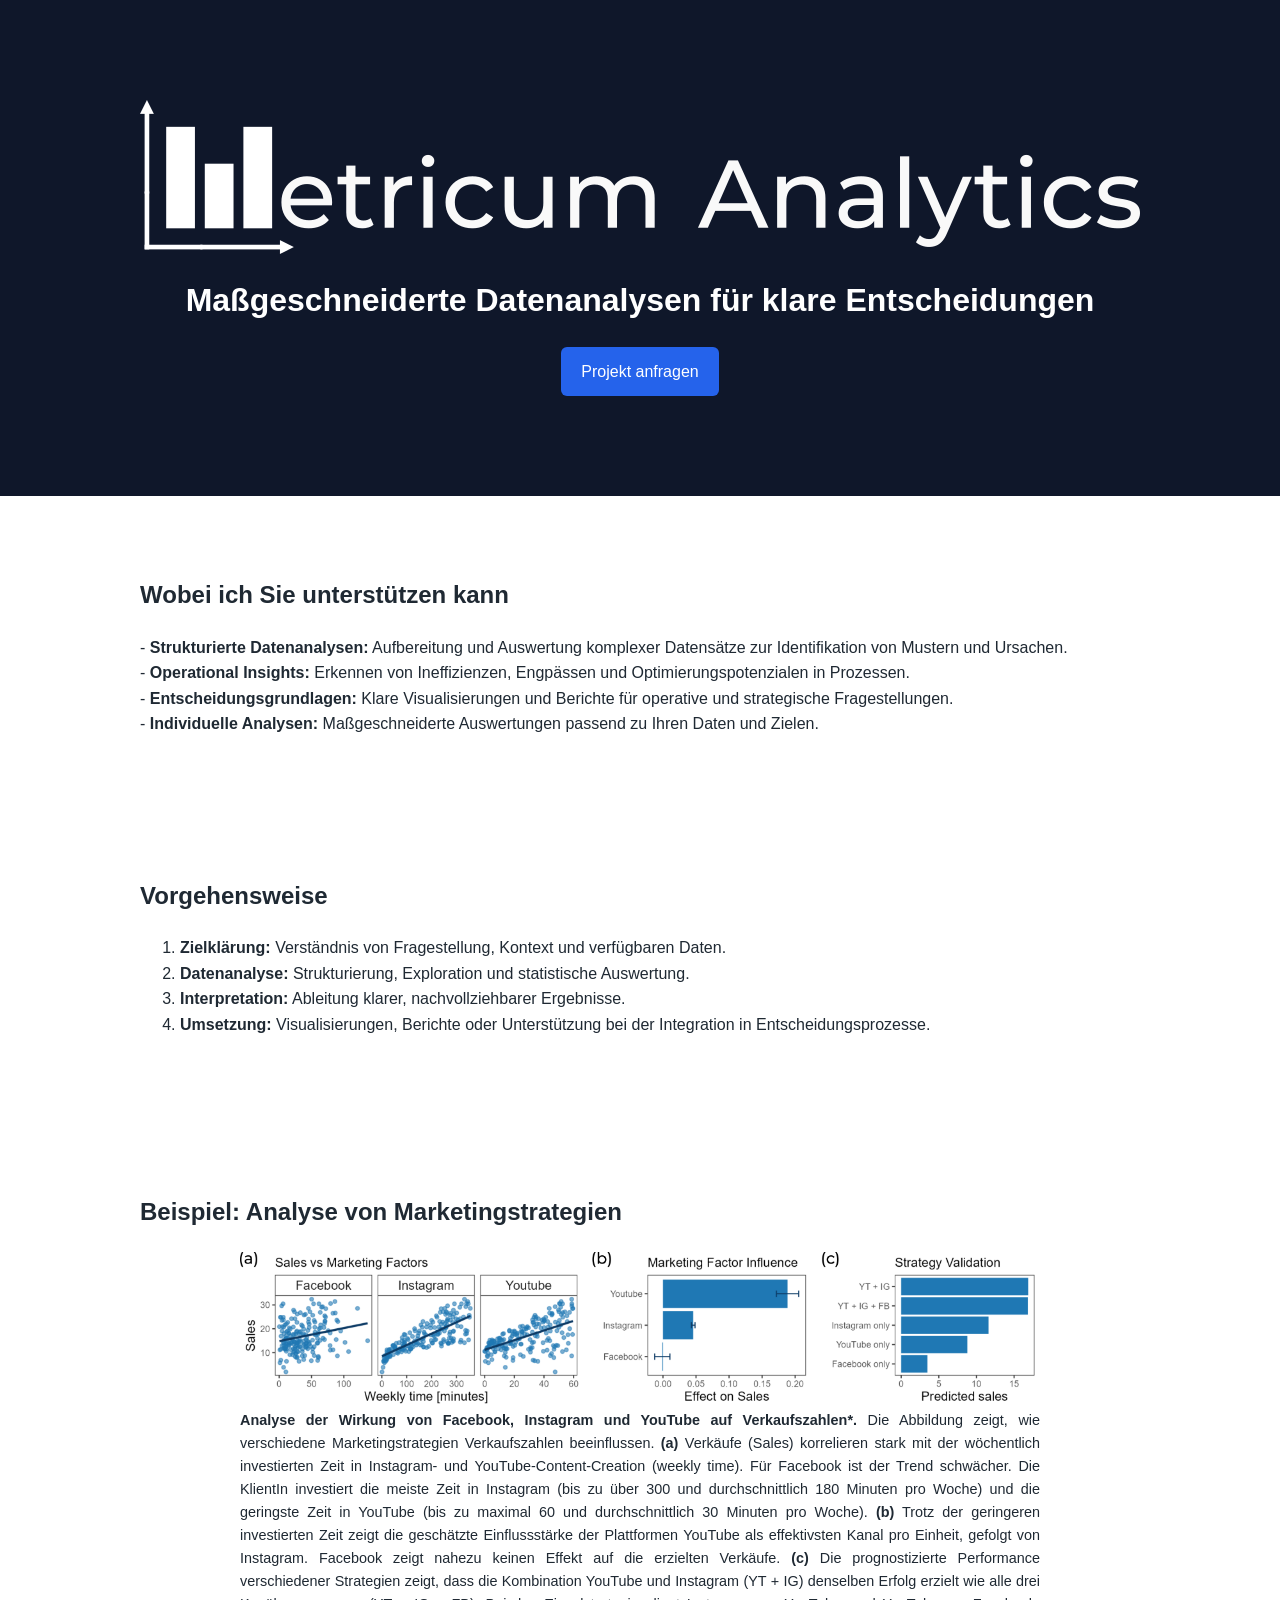
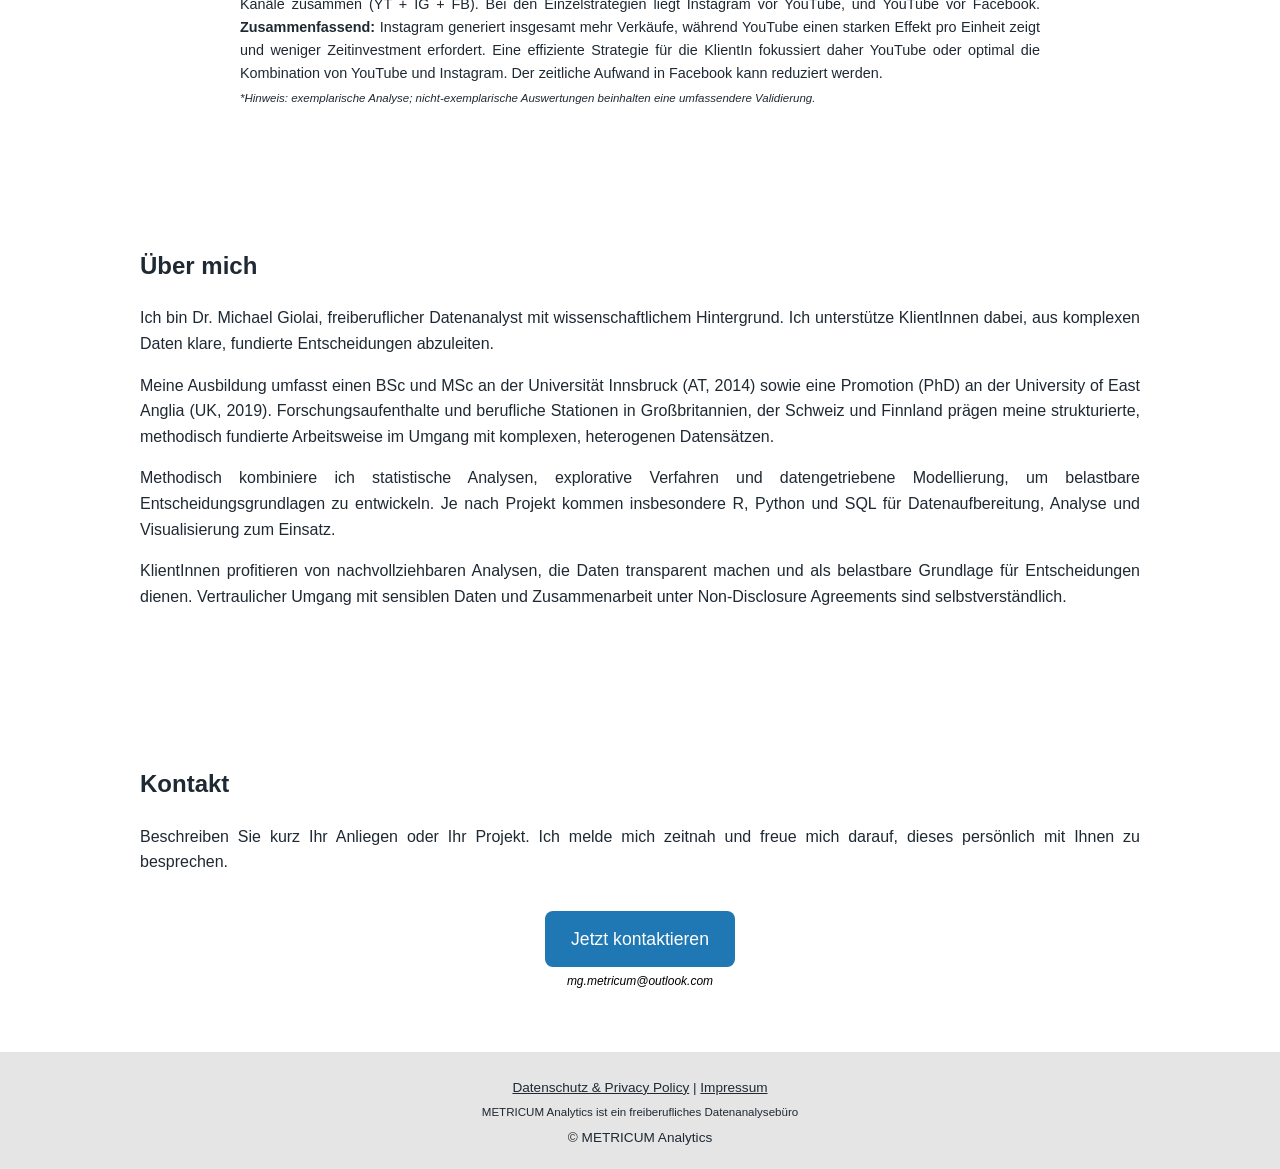
==== index.html @ 897012d8 "Update index.html" ====
<!DOCTYPE html>
<html lang="de">
<head>
  <meta charset="UTF-8">
  <title>METRICUM Analytics</title>
  <meta name="viewport" content="width=device-width, initial-scale=1.0">

  <!-- Favicon -->
  <link rel="icon" type="image/png" href="/favicon.png">
  <link rel="shortcut icon" type="image/png" href="/favicon.png">

  <!-- Prevent indexing -->
  <meta name="robots" content="noindex, nofollow">

  <!-- Stylesheet -->
  <link rel="stylesheet" href="styles.css">
</head>

<body>

<!-- Header / Hero -->
<header class="hero">
  <a href="index.html">
    <img src="./images/metricum-analytics_logo_white.png" alt="METRICUM Analytics Logo" class="logo">
  </a>
  <h1>Maßgeschneiderte Datenanalysen für klare Entscheidungen</h1>
  <a class="cta" href="mailto:mg.metricum@outlook.com">Projekt anfragen</a>
</header>

<!-- Value Proposition -->
<section>
  <h2>Wobei ich Sie unterstützen kann</h2>
  <ul class="services-list">
    <li><strong>Strukturierte Datenanalysen:</strong> Aufbereitung und Auswertung komplexer Datensätze zur Identifikation von Mustern und Ursachen.</li>
    <li><strong>Operational Insights:</strong> Erkennen von Ineffizienzen, Engpässen und Optimierungspotenzialen in Prozessen.</li>
    <li><strong>Entscheidungsgrundlagen:</strong> Klare Visualisierungen und Berichte für operative und strategische Fragestellungen.</li>
    <li><strong>Individuelle Analysen:</strong> Maßgeschneiderte Auswertungen passend zu Ihren Daten und Zielen.</li>
  </ul>
</section>


<!-- Vorgehensweise -->
<section>
  <h2>Vorgehensweise</h2>
  <ol class="process-list">
    <li><strong>Zielklärung:</strong> Verständnis von Fragestellung, Kontext und verfügbaren Daten.</li>
    <li><strong>Datenanalyse:</strong> Strukturierung, Exploration und statistische Auswertung.</li>
    <li><strong>Interpretation:</strong> Ableitung klarer, nachvollziehbarer Ergebnisse.</li>
    <li><strong>Umsetzung:</strong> Visualisierungen, Berichte oder Unterstützung bei der Integration in Entscheidungsprozesse.</li>
  </ol>
</section>


<!-- Example Analyses -->
<section>
  <h2>Beispiel: Analyse von Marketingstrategien</h2>
  <div class="figure">
    <a href="./images/example-plots.png" target="_blank" rel="noopener">
      <img src="./images/example-plots.png" alt="Beispiel Analysen">
    </a>
  </div>

  <p style="font-size:0.9em; max-width:800px; margin:auto;">
    <strong>Analyse der Wirkung von Facebook, Instagram und YouTube auf Verkaufszahlen*.</strong>
    Die Abbildung zeigt, wie verschiedene Marketingstrategien Verkaufszahlen beeinflussen.
    <strong>(a)</strong> Verkäufe (Sales) korrelieren stark mit der wöchentlich investierten Zeit in Instagram- und YouTube-Content-Creation (weekly time). Für Facebook ist der Trend schwächer. Die KlientIn investiert die meiste Zeit in Instagram (bis zu über 300 und durchschnittlich 180 Minuten pro Woche) und die geringste Zeit in YouTube (bis zu maximal 60 und durchschnittlich 30 Minuten pro Woche).
    <strong>(b)</strong> Trotz der geringeren investierten Zeit zeigt die geschätzte Einflussstärke der Plattformen YouTube als effektivsten Kanal pro Einheit, gefolgt von Instagram. Facebook zeigt nahezu keinen Effekt auf die erzielten Verkäufe.
    <strong>(c)</strong> Die prognostizierte Performance verschiedener Strategien zeigt, dass die Kombination YouTube und Instagram (YT + IG) denselben Erfolg erzielt wie alle drei Kanäle zusammen (YT + IG + FB). Bei den Einzelstrategien liegt Instagram vor YouTube, und YouTube vor Facebook.
    <strong>Zusammenfassend:</strong> Instagram generiert insgesamt mehr Verkäufe, während YouTube einen starken Effekt pro Einheit zeigt und weniger Zeitinvestment erfordert. Eine effiziente Strategie für die KlientIn fokussiert daher YouTube oder optimal die Kombination von YouTube und Instagram. Der zeitliche Aufwand in Facebook kann reduziert werden.
<em style="display:block; margin-top:0.3em; font-size:0.8em;">
  *Hinweis: exemplarische Analyse; nicht-exemplarische Auswertungen beinhalten eine umfassendere Validierung.
</em>
  </p>
</section>

<!-- About -->
<section>
  <h2>Über mich</h2>
  <div class="about-container">
    <p>Ich bin Dr. Michael Giolai, freiberuflicher Datenanalyst mit wissenschaftlichem Hintergrund. Ich unterstütze KlientInnen dabei, aus komplexen Daten klare, fundierte Entscheidungen abzuleiten.</p>
    <p>Meine Ausbildung umfasst einen BSc und MSc an der Universität Innsbruck (AT, 2014) sowie eine Promotion (PhD) an der University of East Anglia (UK, 2019). Forschungsaufenthalte und berufliche Stationen in Großbritannien, der Schweiz und Finnland prägen meine strukturierte, methodisch fundierte Arbeitsweise im Umgang mit komplexen, heterogenen Datensätzen.</p>
    <p>Methodisch kombiniere ich statistische Analysen, explorative Verfahren und datengetriebene Modellierung, um belastbare Entscheidungsgrundlagen zu entwickeln. Je nach Projekt kommen insbesondere R, Python und SQL für Datenaufbereitung, Analyse und Visualisierung zum Einsatz.</p>
    <p>KlientInnen profitieren von nachvollziehbaren Analysen, die Daten transparent machen und als belastbare Grundlage für Entscheidungen dienen. Vertraulicher Umgang mit sensiblen Daten und Zusammenarbeit unter Non-Disclosure Agreements sind selbstverständlich.</p>
  </div>
</section>
  
<!-- Contact / CTA -->
<section>
  <h2>Kontakt</h2>
  <p>Beschreiben Sie kurz Ihr Anliegen oder Ihr Projekt. Ich melde mich zeitnah und freue mich darauf, dieses persönlich mit Ihnen zu besprechen.</p>
  <div style="text-align:center;">
    <a class="cta" href="mailto:mg.metricum@outlook.com"
       style="display:inline-block; padding:0.8em 1.5em; background-color:#1f78b4; color:white; text-decoration:none; font-size:1.1em; border-radius:8px; margin-bottom:0.3em;">
      Jetzt kontaktieren
    </a>
    <p style="font-size:0.75em; color:black; text-align:center; margin:0;">
      <a href="mailto:mg.metricum@outlook.com" style="color:black; text-decoration:none; font-style:italic;">
        mg.metricum@outlook.com
      </a>
    </p>
  </div>
</section>

<!-- Footer -->
<footer>
  <p>
    <a href="privacy.html">Datenschutz & Privacy Policy</a> | 
    <a href="impressum.html">Impressum</a>
  </p>
  <p style="font-size:0.85em; margin:5px 0;">
    METRICUM Analytics ist ein freiberufliches Datenanalysebüro
  </p>
  <p style="margin:0;">
    © METRICUM Analytics
  </p>
</footer>

</body>
</html>
---- styles.css ----
/* Base Styles */
body {
  font-family: Arial, sans-serif;
  margin: 0;
  line-height: 1.6;
  color: #1f2933;
}

section {
  padding: 60px 20px;
  max-width: 1000px;
  margin: auto;
}

/* Hero / Header */
.hero {
  background: #0f172a;
  color: white;
  text-align: center;
  padding: 100px 20px;
}

/* Headings */
h1, h2 {
  margin-bottom: 20px;
}

/* Call-to-Action Buttons */
.cta {
  display: block;
  margin: 20px auto 0 auto;
  padding: 12px 20px;
  background: #2563eb;
  color: white;
  text-decoration: none;
  border-radius: 6px;
  width: fit-content;
  text-align: center;
  transition: background 0.3s ease, color 0.3s ease;
}

.cta:hover {
  background: #1d4ed8;
  color: white;
}

/* Footer (unchanged) */
footer {
  text-align: center;
  color: #1f2933;
  font-size: 0.85em;
  padding: 20px 0;
  background: #e5e5e5;
}

footer p {
  margin: 5px 0;
  text-align: center;
}

footer a {
  color: #1f2933;
  text-decoration: underline;
  transition: color 0.3s ease;
}

footer a:hover {
  color: #2563eb;
}

/* Services / Skills List */
.services-list {
  list-style: none;
  padding-left: 0;
  margin: 0;
}

.services-list li::before {
  content: "- ";
}

/* Paragraphs */
p {
  text-align: justify;
}

/* About spacing */
.about-container {
  margin-top: 20px;
}

/* Mock cards */
.mock-cards {
  display: flex;
  flex-wrap: wrap;
  gap: 20px;
  justify-content: center;
}

.mock-card {
  flex: 1 1 280px;
  max-width: 300px;
  text-align: center;
}

/* =========================
   HEADER LOGO BEHAVIOUR
   ========================= */

/* Max 1000px, otherwise scale with container */
.hero img.logo {
  display: block;
  width: min(100%, 1000px);
  height: auto;
  margin: 0 auto;
}

/* =========================
   FIGURE IMAGE BEHAVIOUR
   ========================= */

/* Container just centres */
.figure {
  text-align: center;
}

/* Max 800px, otherwise scale down proportionally */
.figure img {
  display: block;
  width: min(100%, 800px);
  height: auto;
  margin: 0 auto;
  cursor: zoom-in; /* indicates click */
}

/* =========================
   MOBILE TYPOGRAPHY ONLY
   ========================= */

@media (max-width: 600px) {
  .hero h1 {
    font-size: 1.3em;
  }

  .hero .cta {
    padding: 10px 14px;
  }
}
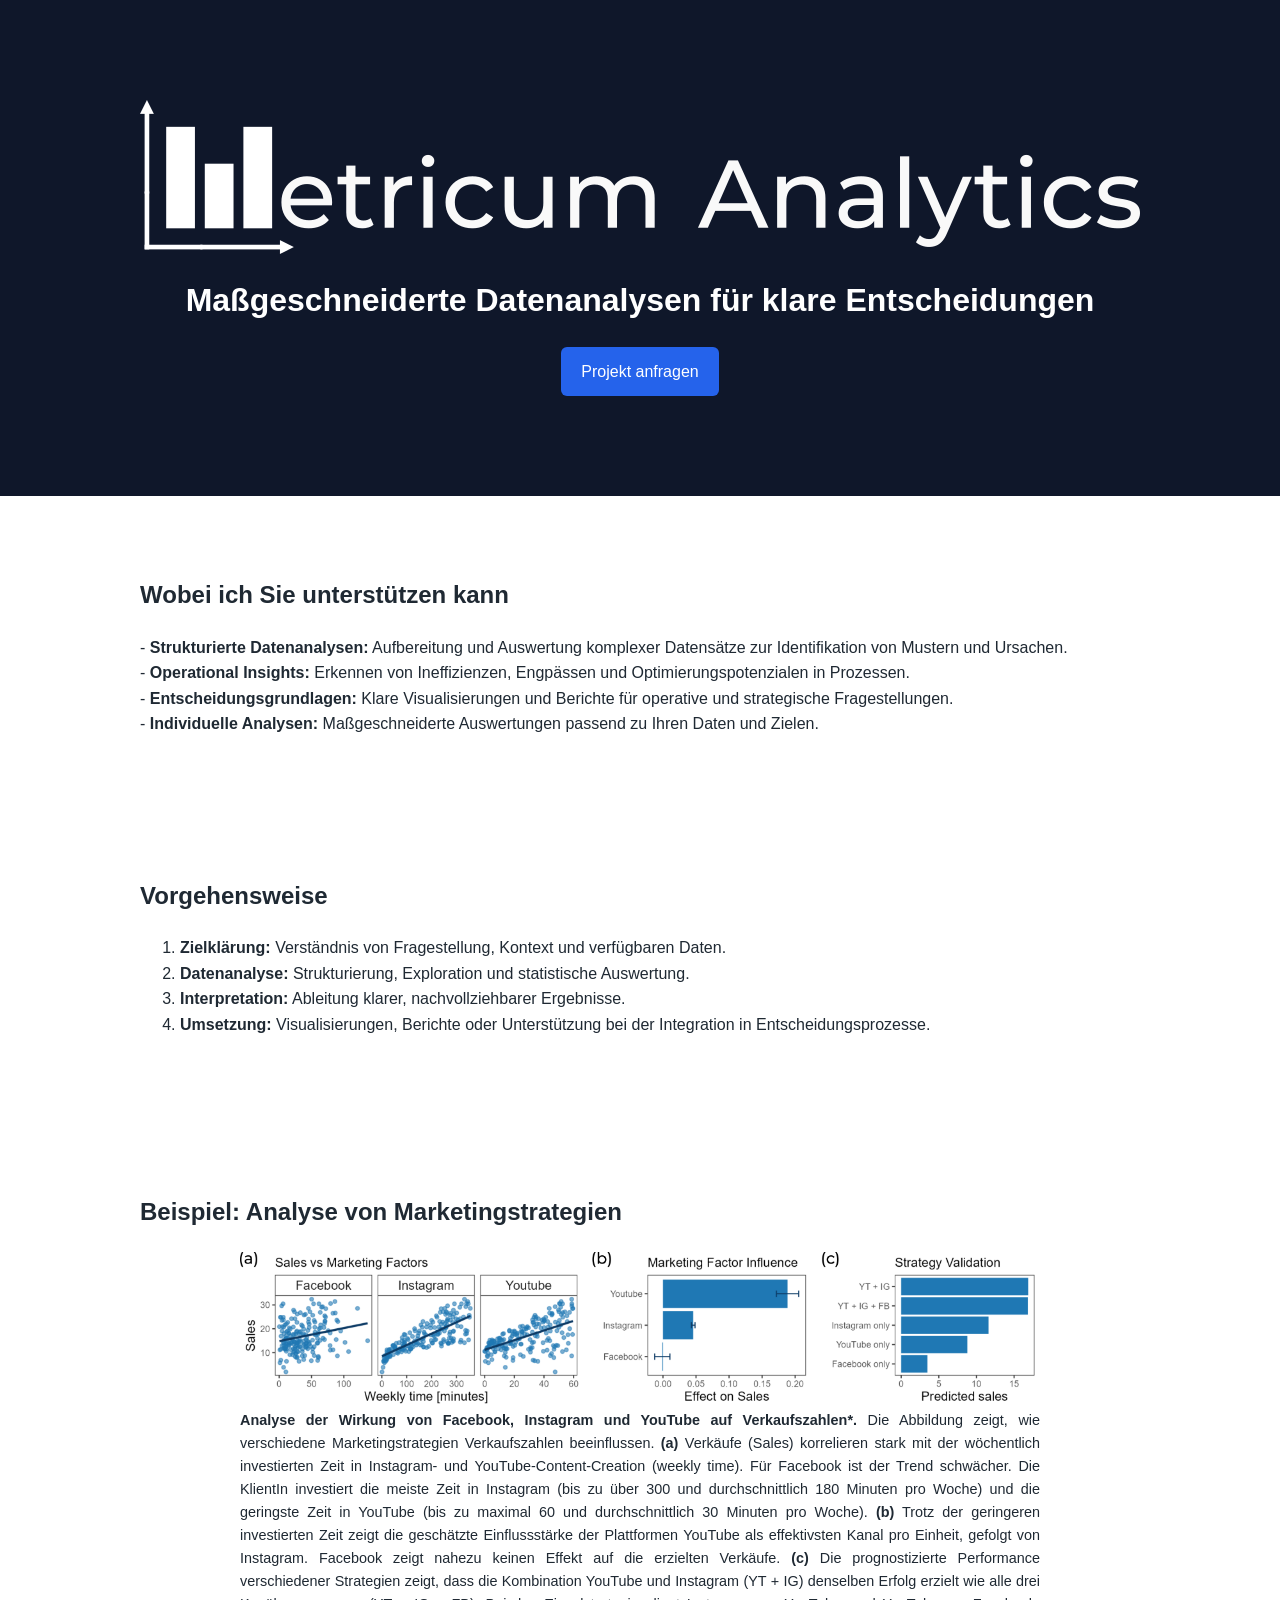
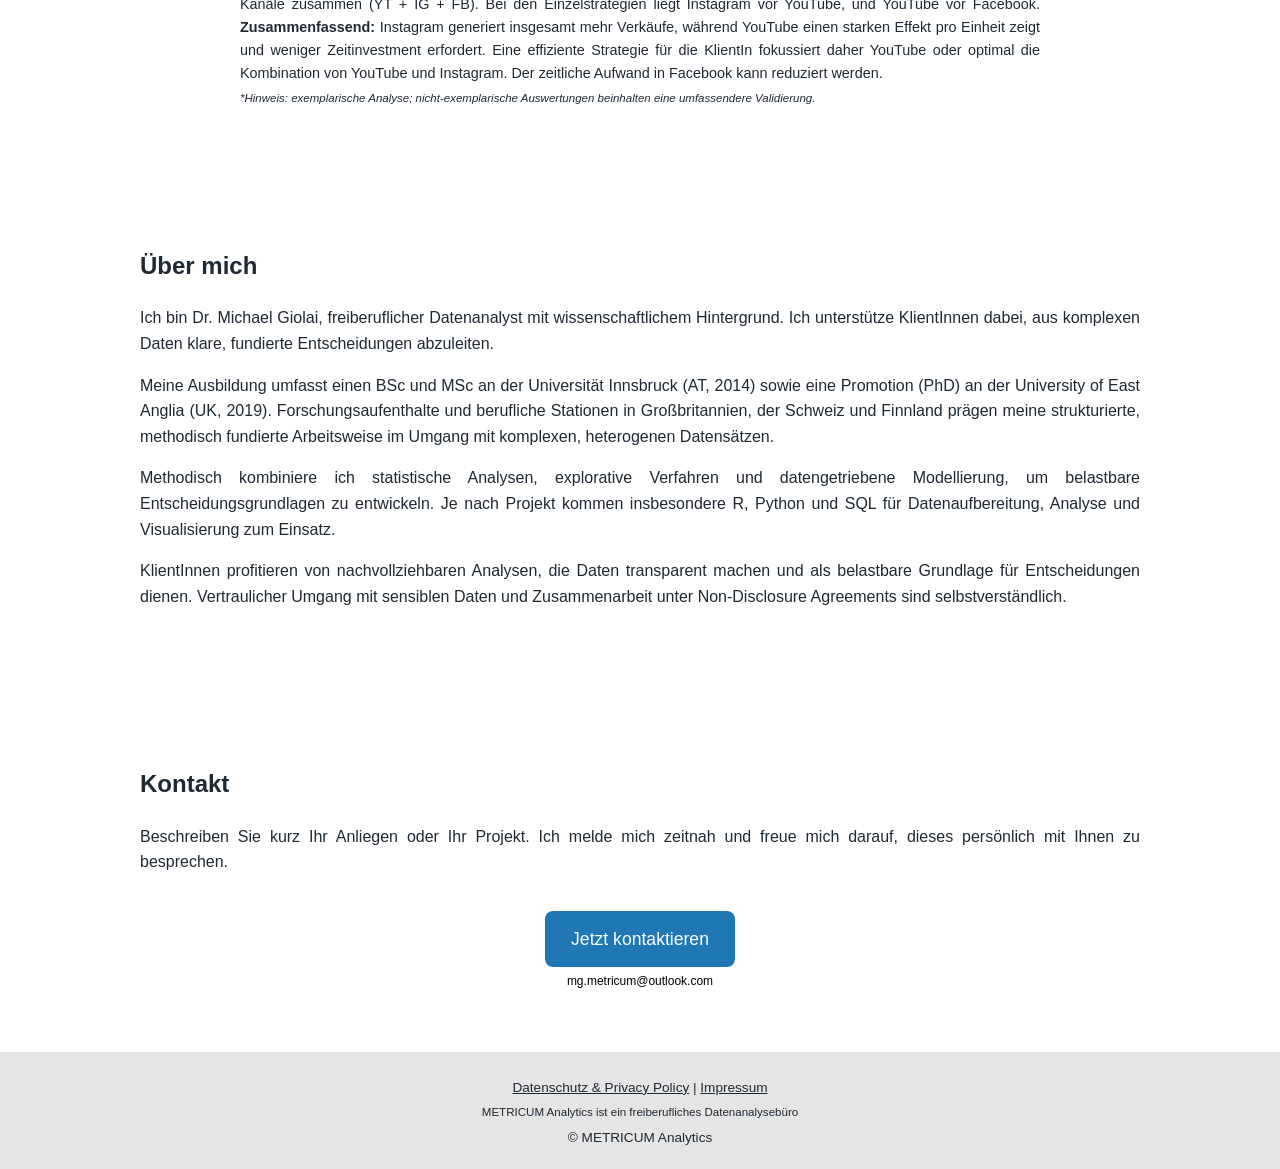
==== commit 16545bbf: "Update index.html" ====
--- a/index.html
+++ b/index.html
@@ -94,7 +94,7 @@
       Jetzt kontaktieren
     </a>
     <p style="font-size:0.75em; color:black; text-align:center; margin:0;">
-      <a href="mailto:mg.metricum@outlook.com" style="color:black; text-decoration:none; font-style:italic;">
+      <a href="mailto:mg.metricum@outlook.com" style="color:black; text-decoration:none;">
         mg.metricum@outlook.com
       </a>
     </p>
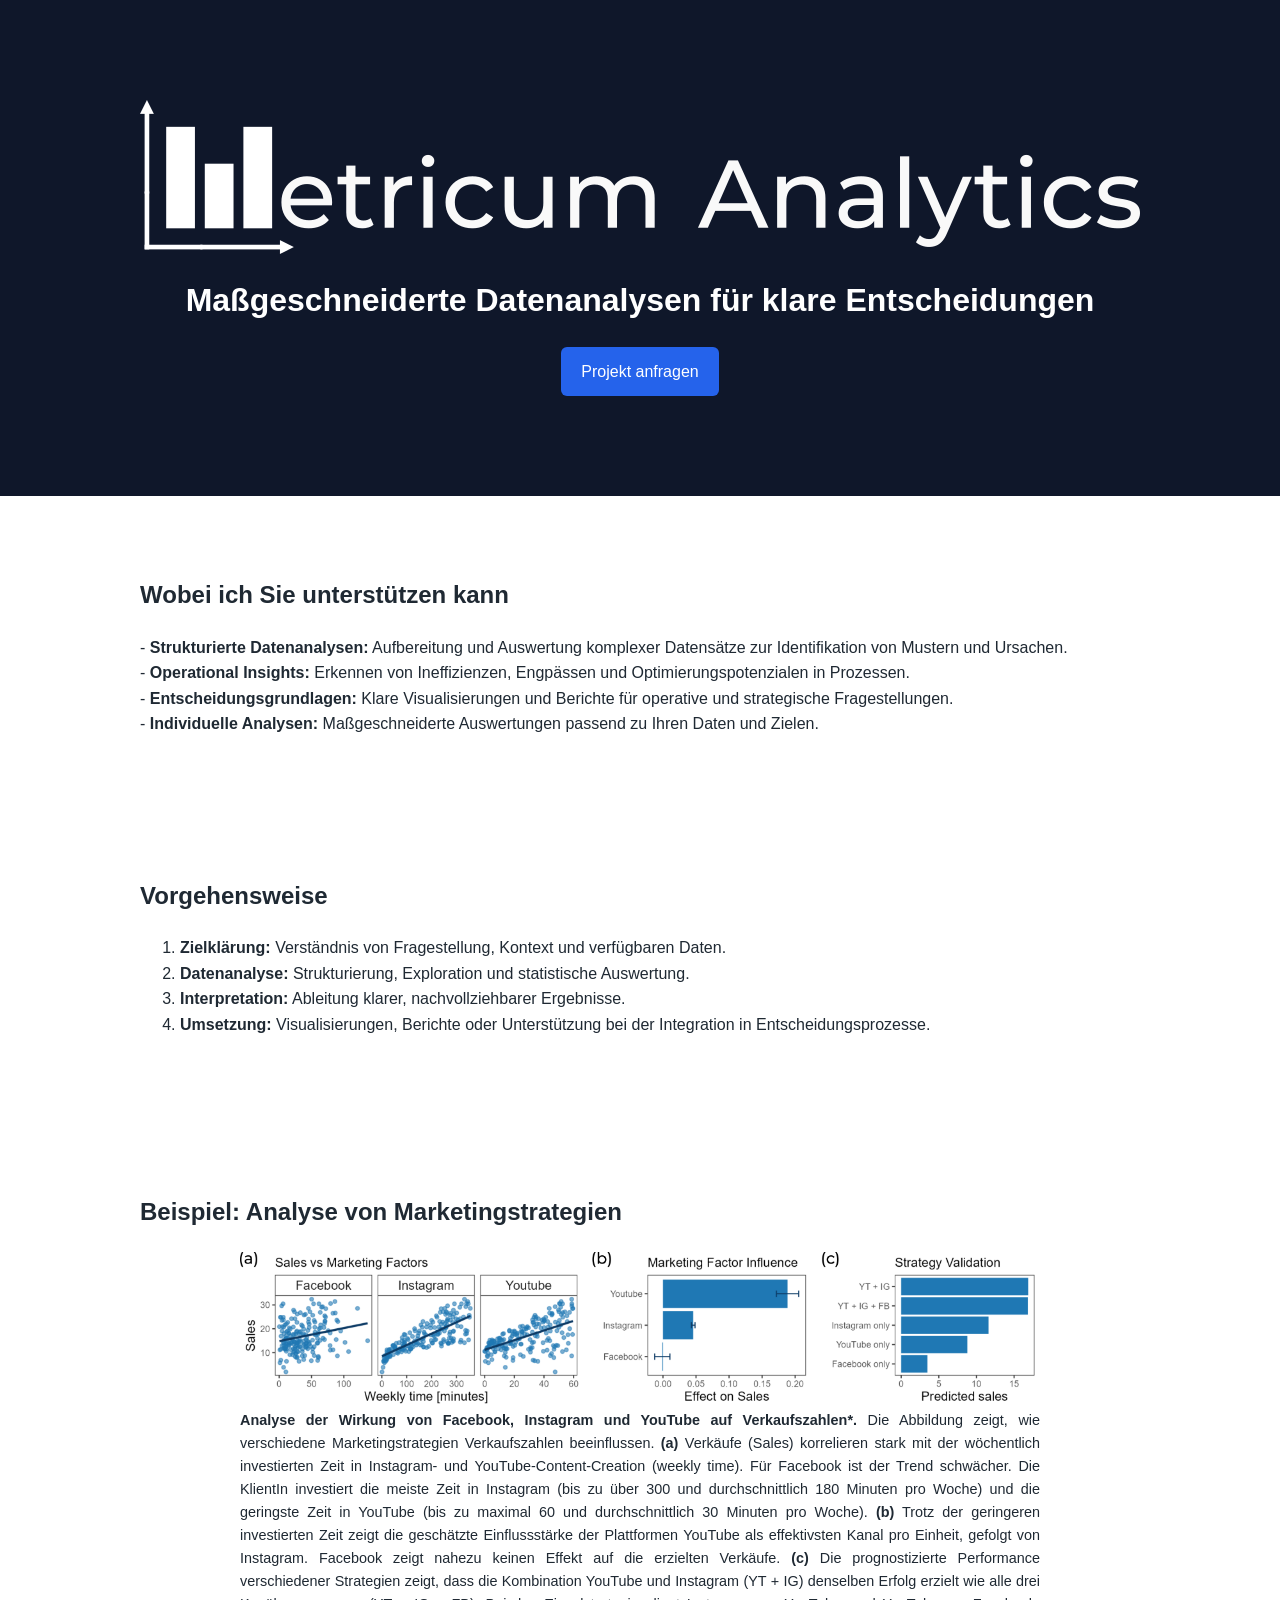
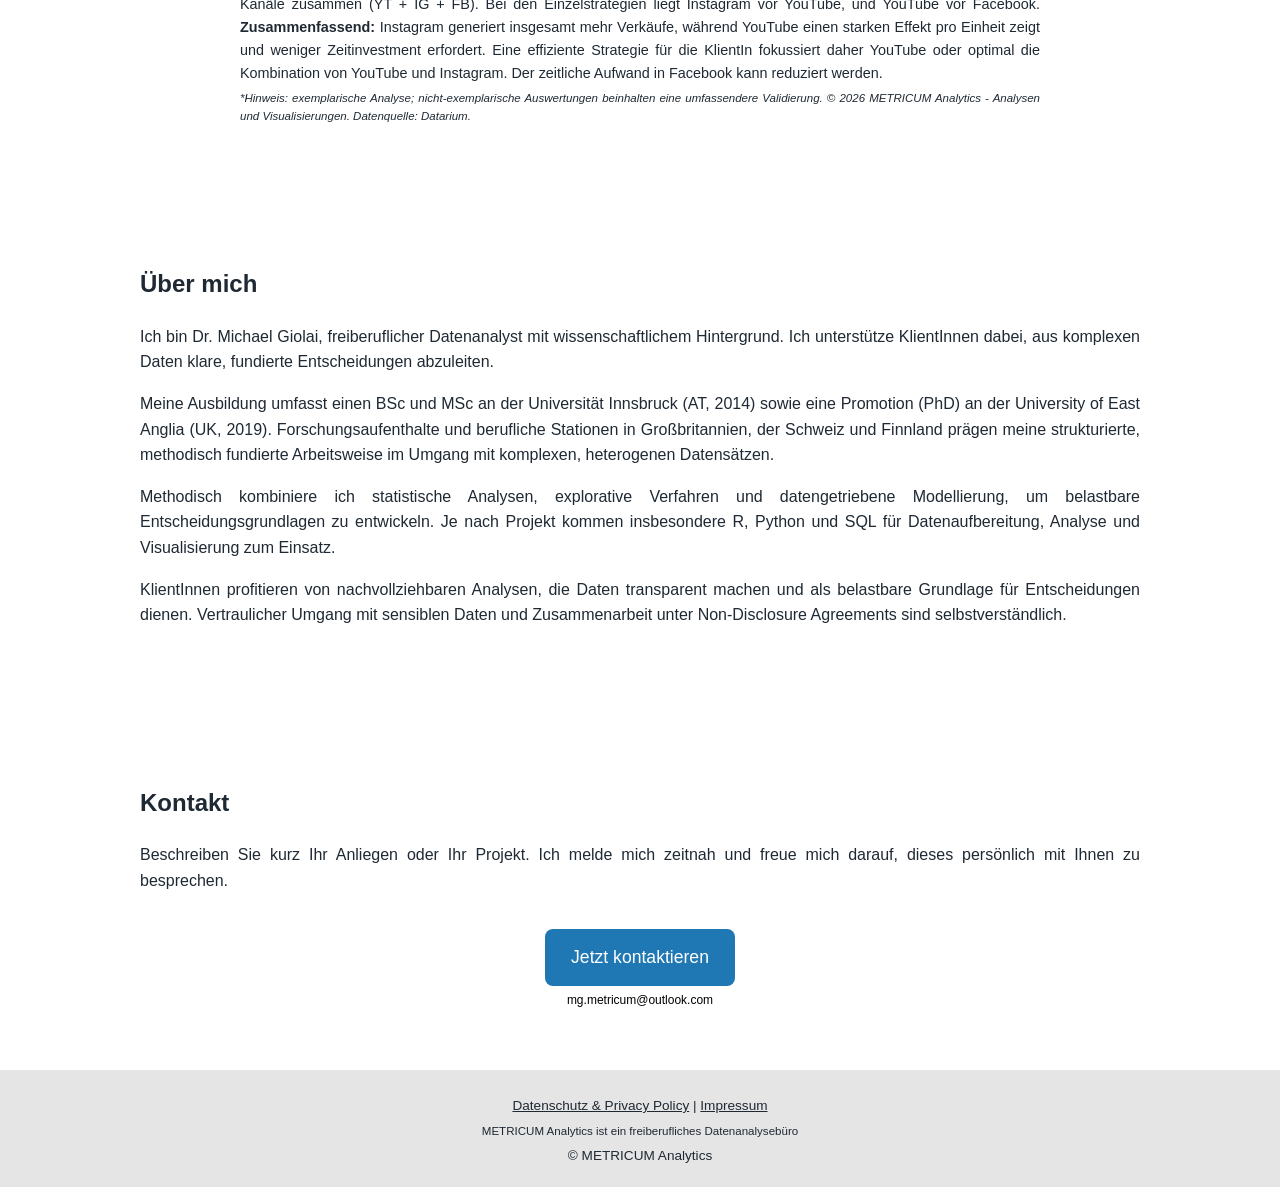
==== commit 154e10af: "Update index.html" ====
--- a/index.html
+++ b/index.html
@@ -69,6 +69,7 @@
     <strong>Zusammenfassend:</strong> Instagram generiert insgesamt mehr Verkäufe, während YouTube einen starken Effekt pro Einheit zeigt und weniger Zeitinvestment erfordert. Eine effiziente Strategie für die KlientIn fokussiert daher YouTube oder optimal die Kombination von YouTube und Instagram. Der zeitliche Aufwand in Facebook kann reduziert werden.
 <em style="display:block; margin-top:0.3em; font-size:0.8em;">
   *Hinweis: exemplarische Analyse; nicht-exemplarische Auswertungen beinhalten eine umfassendere Validierung.
+  &copy; 2026 METRICUM Analytics - Analysen und Visualisierungen. Datenquelle: Datarium.
 </em>
   </p>
 </section>
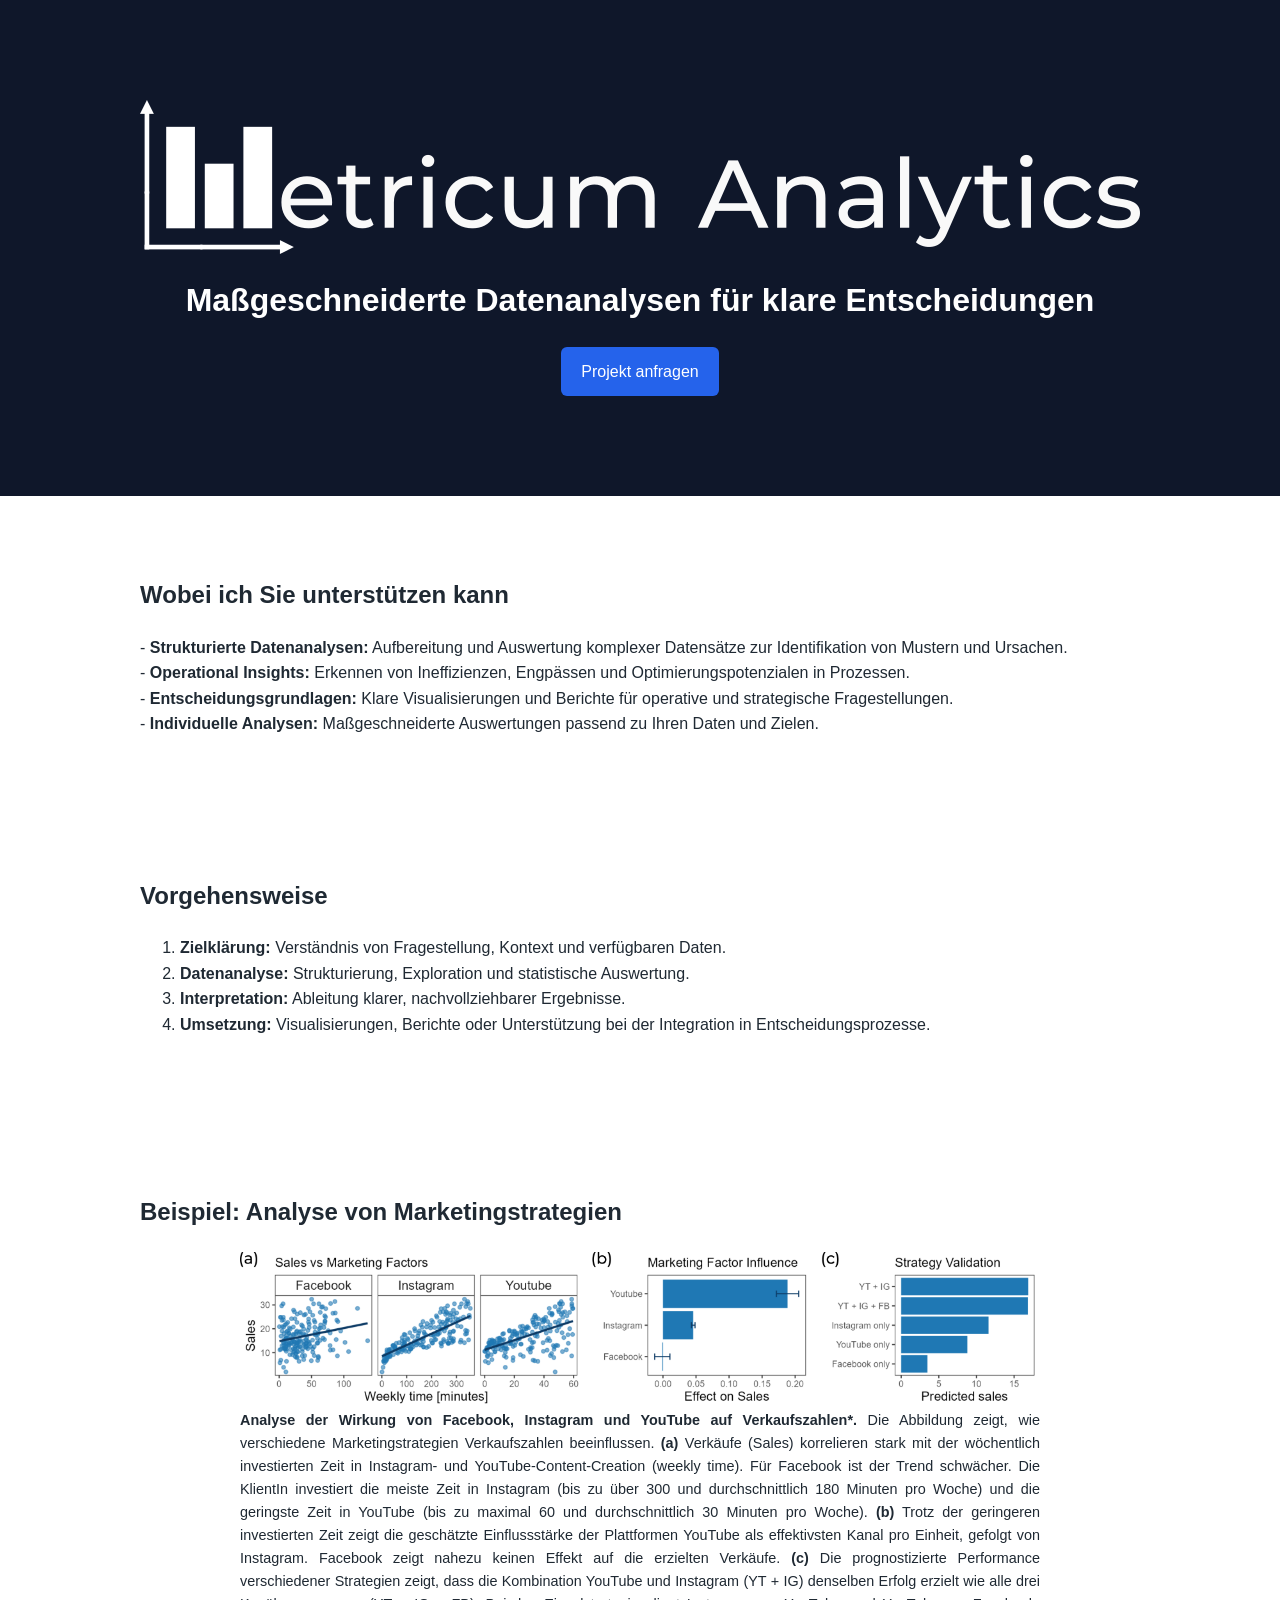
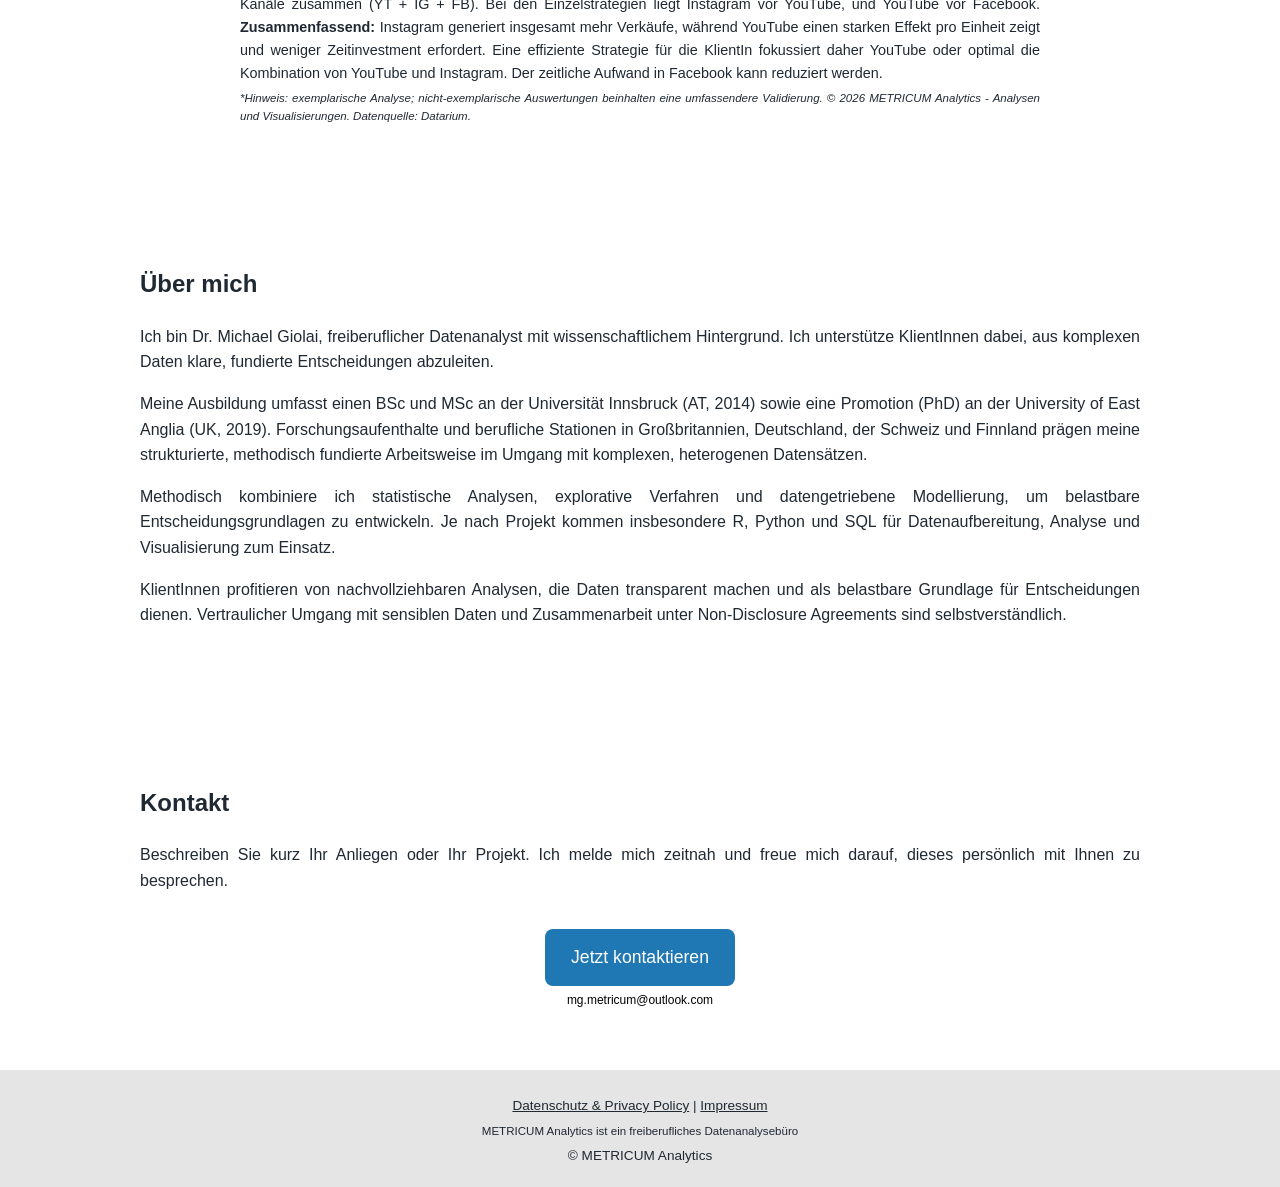
==== commit b7b726b6: "Update index.html" ====
--- a/index.html
+++ b/index.html
@@ -79,7 +79,7 @@
   <h2>Über mich</h2>
   <div class="about-container">
     <p>Ich bin Dr. Michael Giolai, freiberuflicher Datenanalyst mit wissenschaftlichem Hintergrund. Ich unterstütze KlientInnen dabei, aus komplexen Daten klare, fundierte Entscheidungen abzuleiten.</p>
-    <p>Meine Ausbildung umfasst einen BSc und MSc an der Universität Innsbruck (AT, 2014) sowie eine Promotion (PhD) an der University of East Anglia (UK, 2019). Forschungsaufenthalte und berufliche Stationen in Großbritannien, der Schweiz und Finnland prägen meine strukturierte, methodisch fundierte Arbeitsweise im Umgang mit komplexen, heterogenen Datensätzen.</p>
+    <p>Meine Ausbildung umfasst einen BSc und MSc an der Universität Innsbruck (AT, 2014) sowie eine Promotion (PhD) an der University of East Anglia (UK, 2019). Forschungsaufenthalte und berufliche Stationen in Großbritannien, Deutschland, der Schweiz und Finnland prägen meine strukturierte, methodisch fundierte Arbeitsweise im Umgang mit komplexen, heterogenen Datensätzen.</p>
     <p>Methodisch kombiniere ich statistische Analysen, explorative Verfahren und datengetriebene Modellierung, um belastbare Entscheidungsgrundlagen zu entwickeln. Je nach Projekt kommen insbesondere R, Python und SQL für Datenaufbereitung, Analyse und Visualisierung zum Einsatz.</p>
     <p>KlientInnen profitieren von nachvollziehbaren Analysen, die Daten transparent machen und als belastbare Grundlage für Entscheidungen dienen. Vertraulicher Umgang mit sensiblen Daten und Zusammenarbeit unter Non-Disclosure Agreements sind selbstverständlich.</p>
   </div>
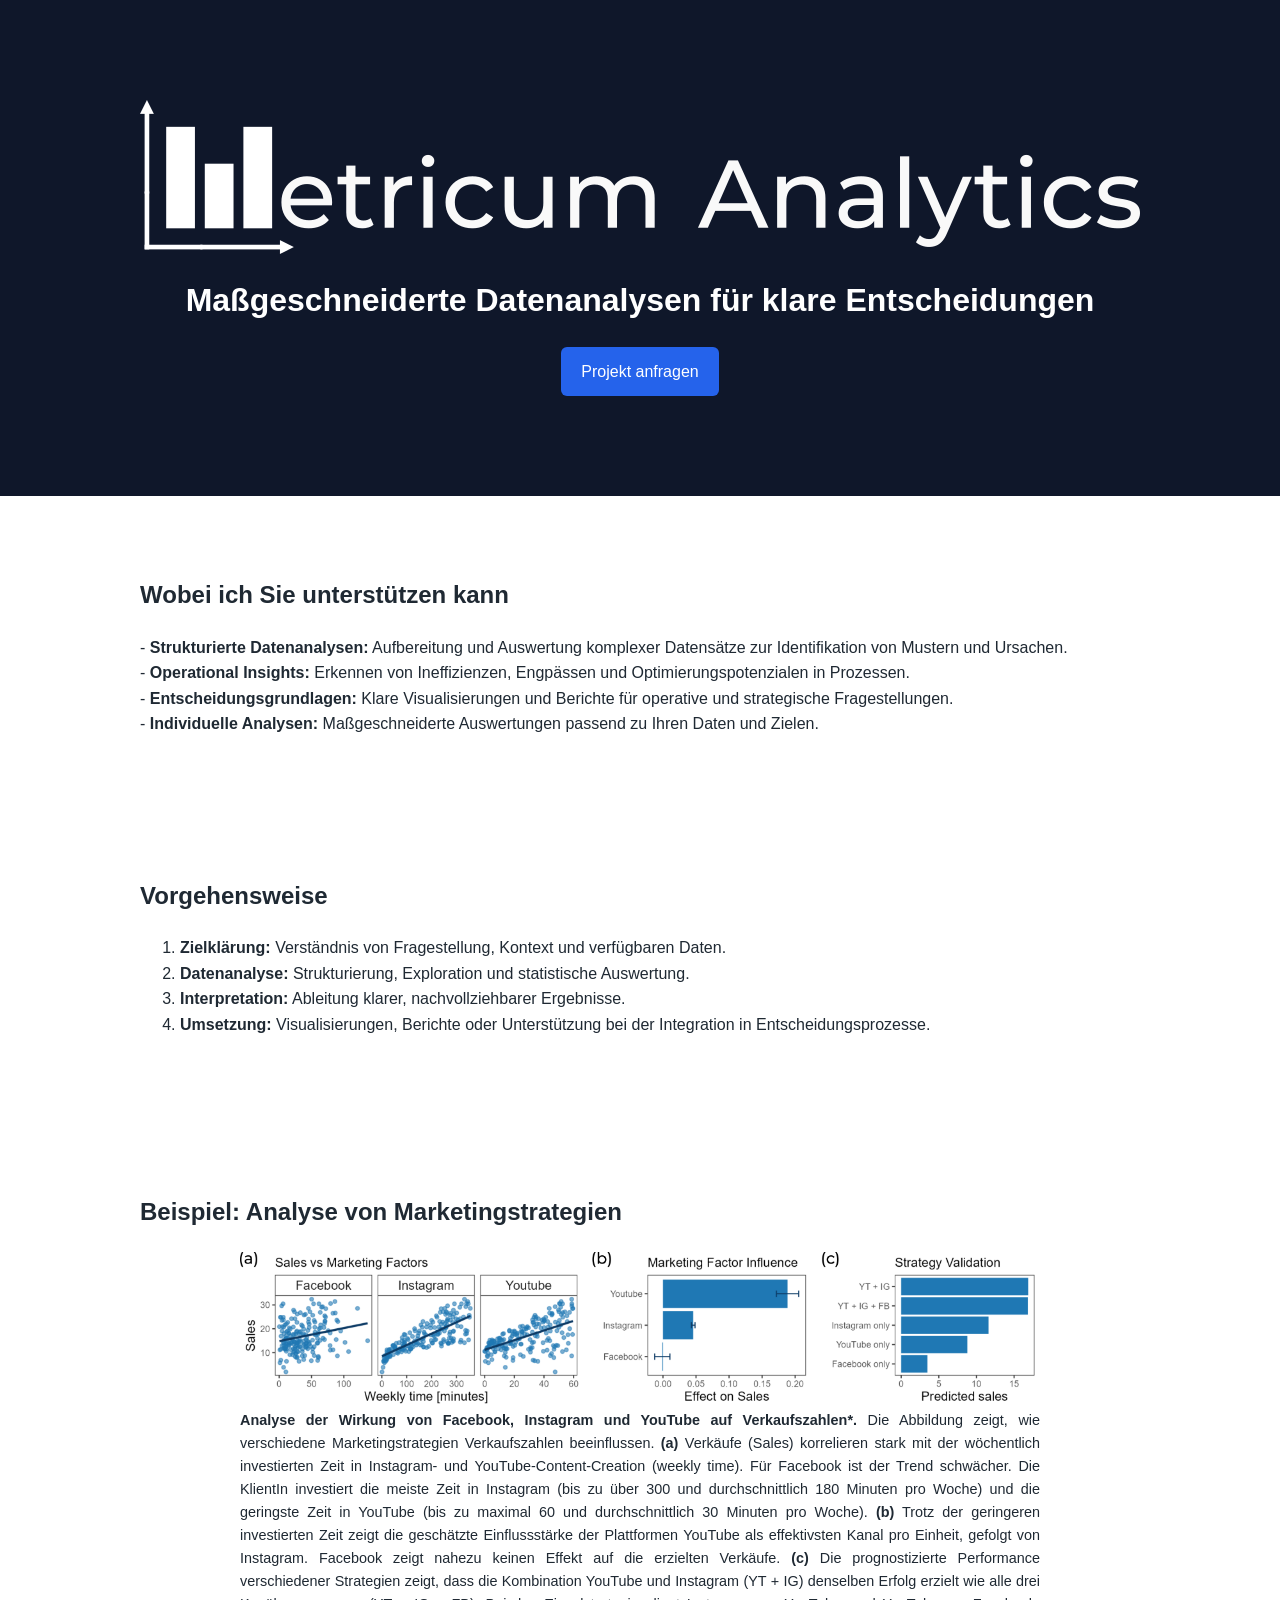
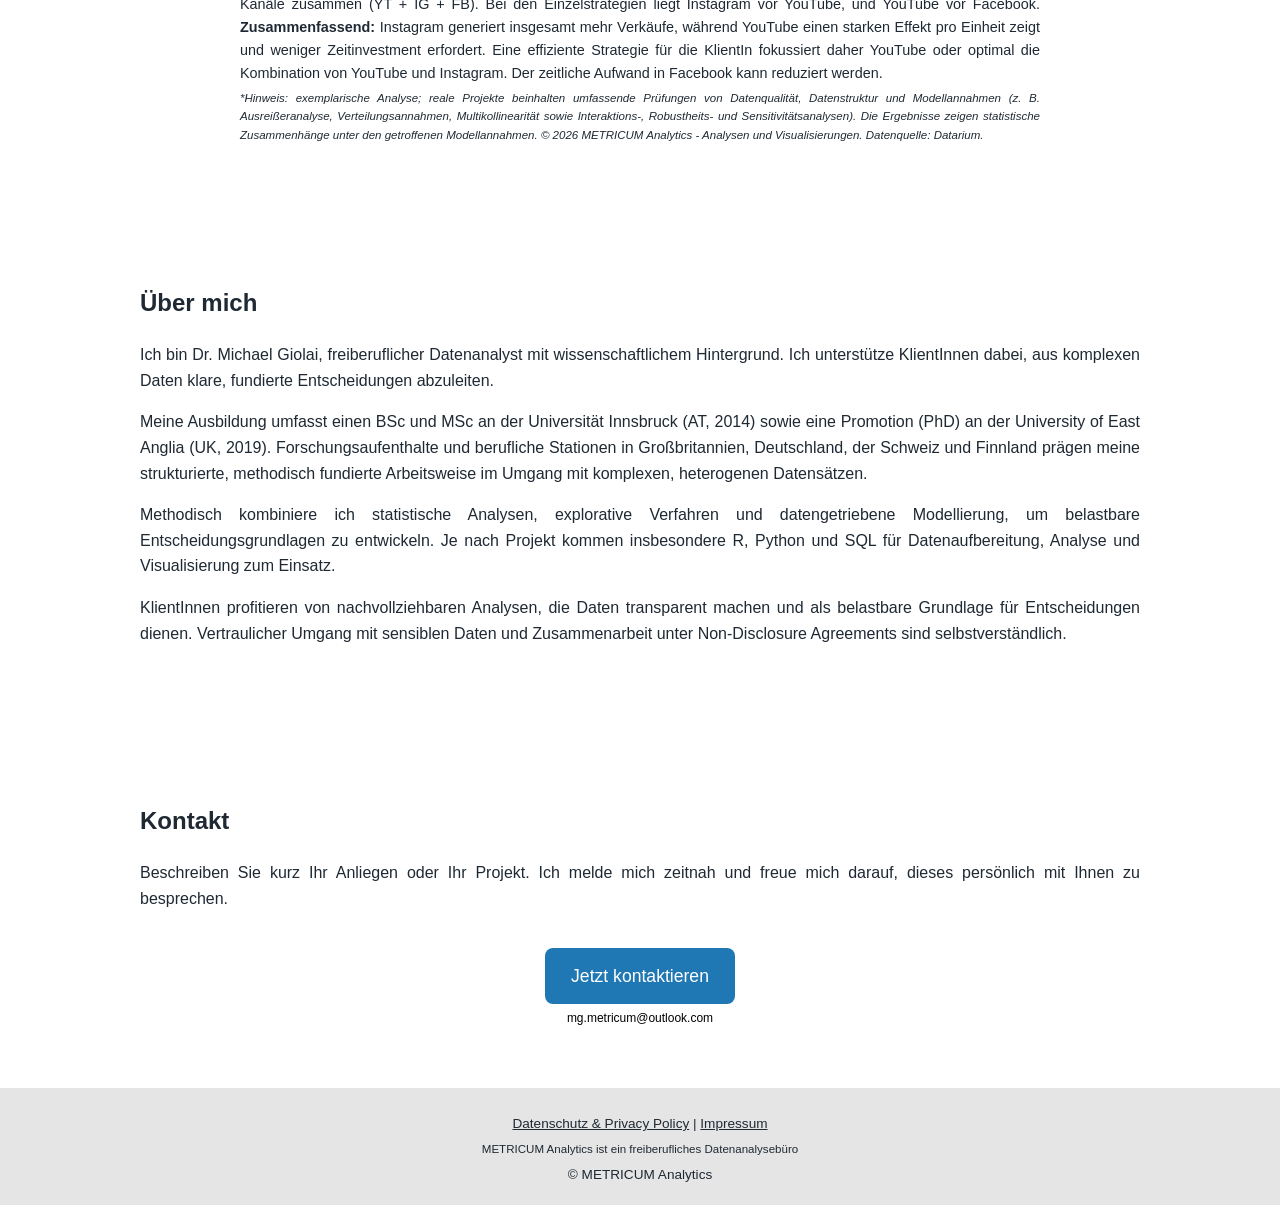
==== commit 61fb9234: "Update index.html" ====
--- a/index.html
+++ b/index.html
@@ -68,7 +68,7 @@
     <strong>(c)</strong> Die prognostizierte Performance verschiedener Strategien zeigt, dass die Kombination YouTube und Instagram (YT + IG) denselben Erfolg erzielt wie alle drei Kanäle zusammen (YT + IG + FB). Bei den Einzelstrategien liegt Instagram vor YouTube, und YouTube vor Facebook.
     <strong>Zusammenfassend:</strong> Instagram generiert insgesamt mehr Verkäufe, während YouTube einen starken Effekt pro Einheit zeigt und weniger Zeitinvestment erfordert. Eine effiziente Strategie für die KlientIn fokussiert daher YouTube oder optimal die Kombination von YouTube und Instagram. Der zeitliche Aufwand in Facebook kann reduziert werden.
 <em style="display:block; margin-top:0.3em; font-size:0.8em;">
-  *Hinweis: exemplarische Analyse; nicht-exemplarische Auswertungen beinhalten eine umfassendere Validierung.
+  *Hinweis: exemplarische Analyse; reale Projekte beinhalten umfassende Prüfungen von Datenqualität, Datenstruktur und Modellannahmen (z. B. Ausreißeranalyse, Verteilungsannahmen, Multikollinearität sowie Interaktions-, Robustheits- und Sensitivitätsanalysen). Die Ergebnisse zeigen statistische Zusammenhänge unter den getroffenen Modellannahmen.
   &copy; 2026 METRICUM Analytics - Analysen und Visualisierungen. Datenquelle: Datarium.
 </em>
   </p>
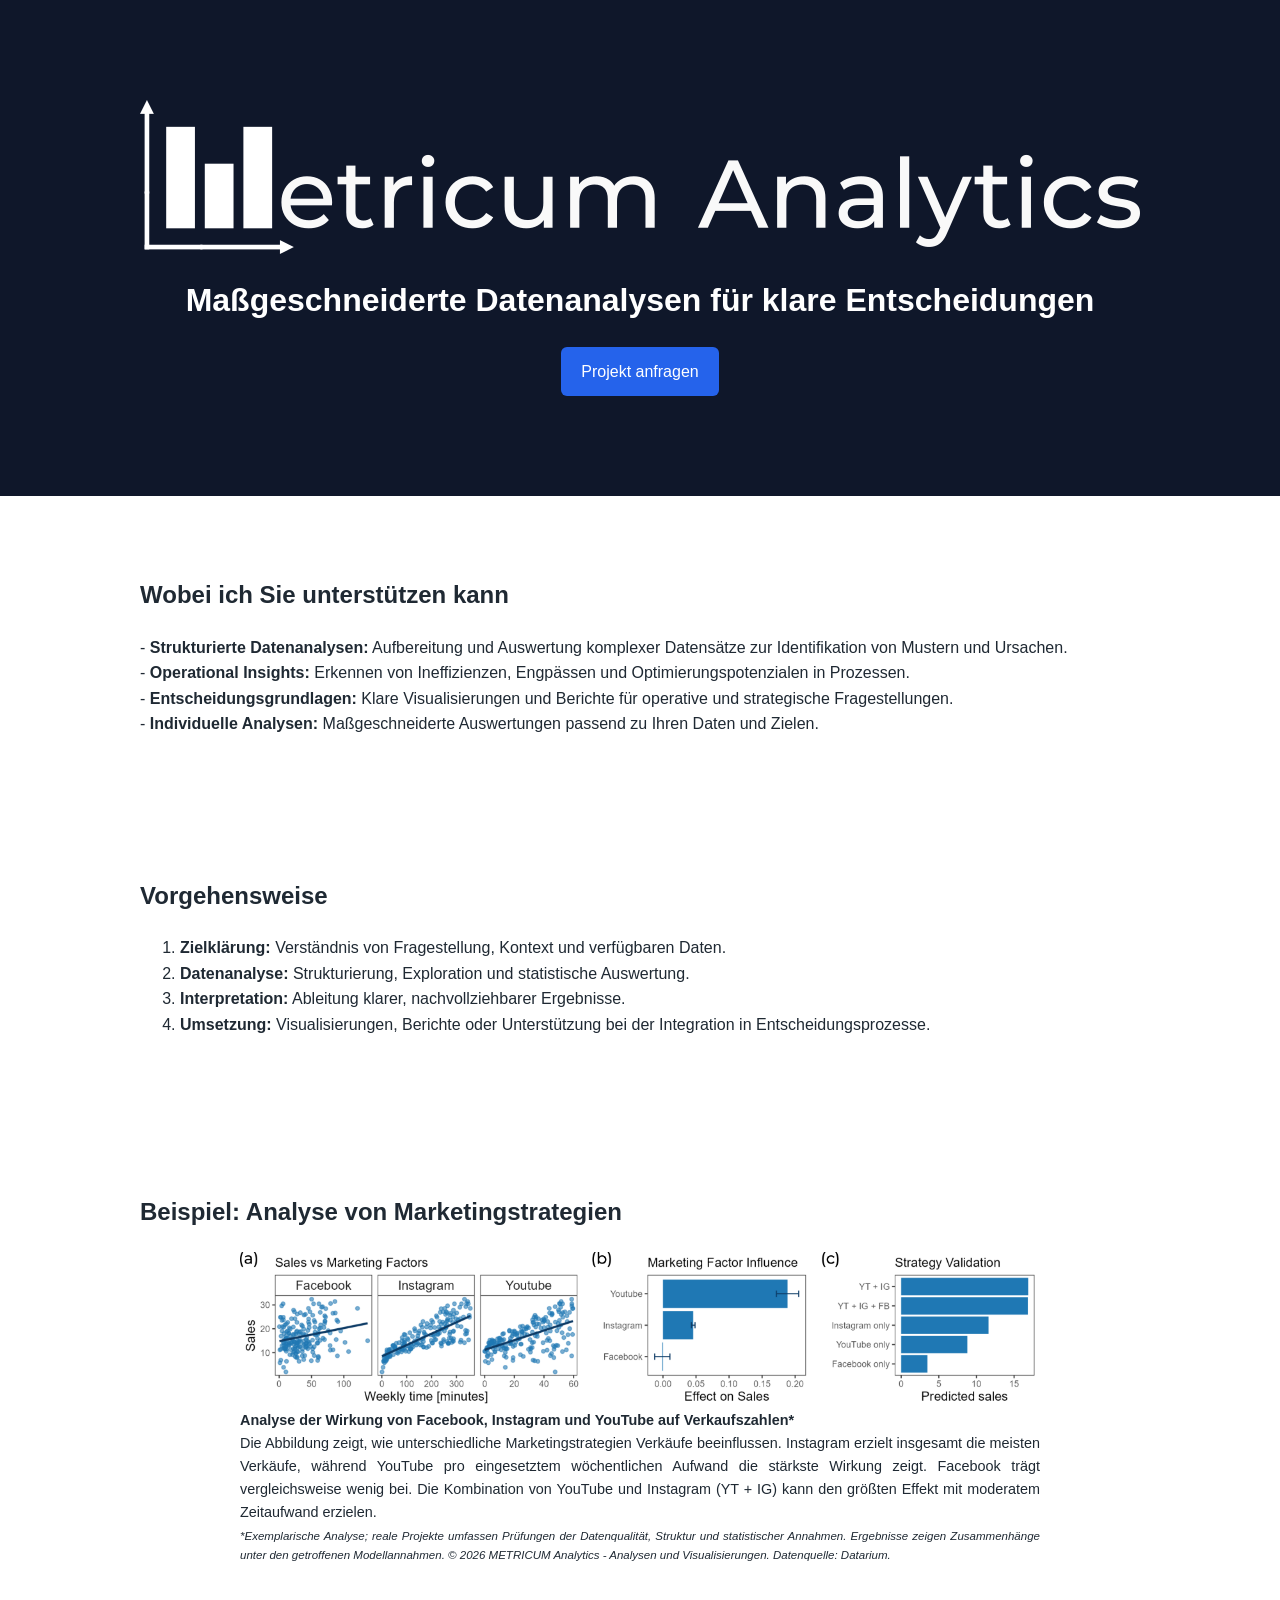
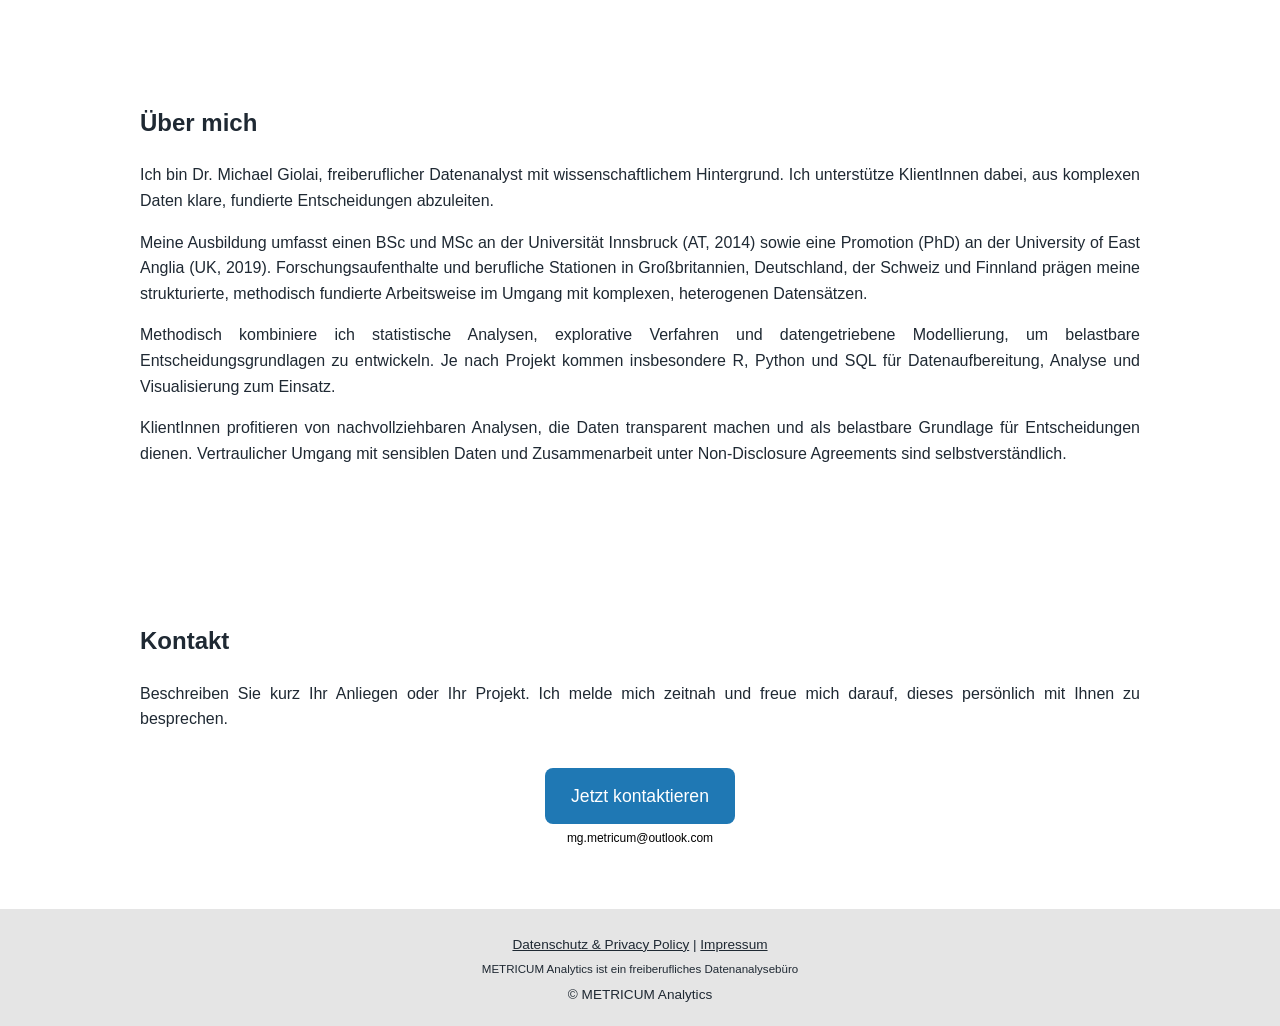
==== commit ea1d9eaf: "Update index.html" ====
--- a/index.html
+++ b/index.html
@@ -61,14 +61,10 @@
   </div>
 
   <p style="font-size:0.9em; max-width:800px; margin:auto;">
-    <strong>Analyse der Wirkung von Facebook, Instagram und YouTube auf Verkaufszahlen*.</strong>
-    Die Abbildung zeigt, wie verschiedene Marketingstrategien Verkaufszahlen beeinflussen.
-    <strong>(a)</strong> Verkäufe (Sales) korrelieren stark mit der wöchentlich investierten Zeit in Instagram- und YouTube-Content-Creation (weekly time). Für Facebook ist der Trend schwächer. Die KlientIn investiert die meiste Zeit in Instagram (bis zu über 300 und durchschnittlich 180 Minuten pro Woche) und die geringste Zeit in YouTube (bis zu maximal 60 und durchschnittlich 30 Minuten pro Woche).
-    <strong>(b)</strong> Trotz der geringeren investierten Zeit zeigt die geschätzte Einflussstärke der Plattformen YouTube als effektivsten Kanal pro Einheit, gefolgt von Instagram. Facebook zeigt nahezu keinen Effekt auf die erzielten Verkäufe.
-    <strong>(c)</strong> Die prognostizierte Performance verschiedener Strategien zeigt, dass die Kombination YouTube und Instagram (YT + IG) denselben Erfolg erzielt wie alle drei Kanäle zusammen (YT + IG + FB). Bei den Einzelstrategien liegt Instagram vor YouTube, und YouTube vor Facebook.
-    <strong>Zusammenfassend:</strong> Instagram generiert insgesamt mehr Verkäufe, während YouTube einen starken Effekt pro Einheit zeigt und weniger Zeitinvestment erfordert. Eine effiziente Strategie für die KlientIn fokussiert daher YouTube oder optimal die Kombination von YouTube und Instagram. Der zeitliche Aufwand in Facebook kann reduziert werden.
+    <strong>Analyse der Wirkung von Facebook, Instagram und YouTube auf Verkaufszahlen*</strong><br>
+    Die Abbildung zeigt, wie unterschiedliche Marketingstrategien Verkäufe beeinflussen. Instagram erzielt insgesamt die meisten Verkäufe, während YouTube pro eingesetztem wöchentlichen Aufwand die stärkste Wirkung zeigt. Facebook trägt vergleichsweise wenig bei. Die Kombination von YouTube und Instagram (YT + IG) kann den größten Effekt mit moderatem Zeitaufwand erzielen.
 <em style="display:block; margin-top:0.3em; font-size:0.8em;">
-  *Hinweis: exemplarische Analyse; reale Projekte beinhalten umfassende Prüfungen von Datenqualität, Datenstruktur und Modellannahmen (z. B. Ausreißeranalyse, Verteilungsannahmen, Multikollinearität sowie Interaktions-, Robustheits- und Sensitivitätsanalysen). Die Ergebnisse zeigen statistische Zusammenhänge unter den getroffenen Modellannahmen.
+  *Exemplarische Analyse; reale Projekte umfassen Prüfungen der Datenqualität, Struktur und statistischer Annahmen. Ergebnisse zeigen Zusammenhänge unter den getroffenen Modellannahmen.  
   &copy; 2026 METRICUM Analytics - Analysen und Visualisierungen. Datenquelle: Datarium.
 </em>
   </p>
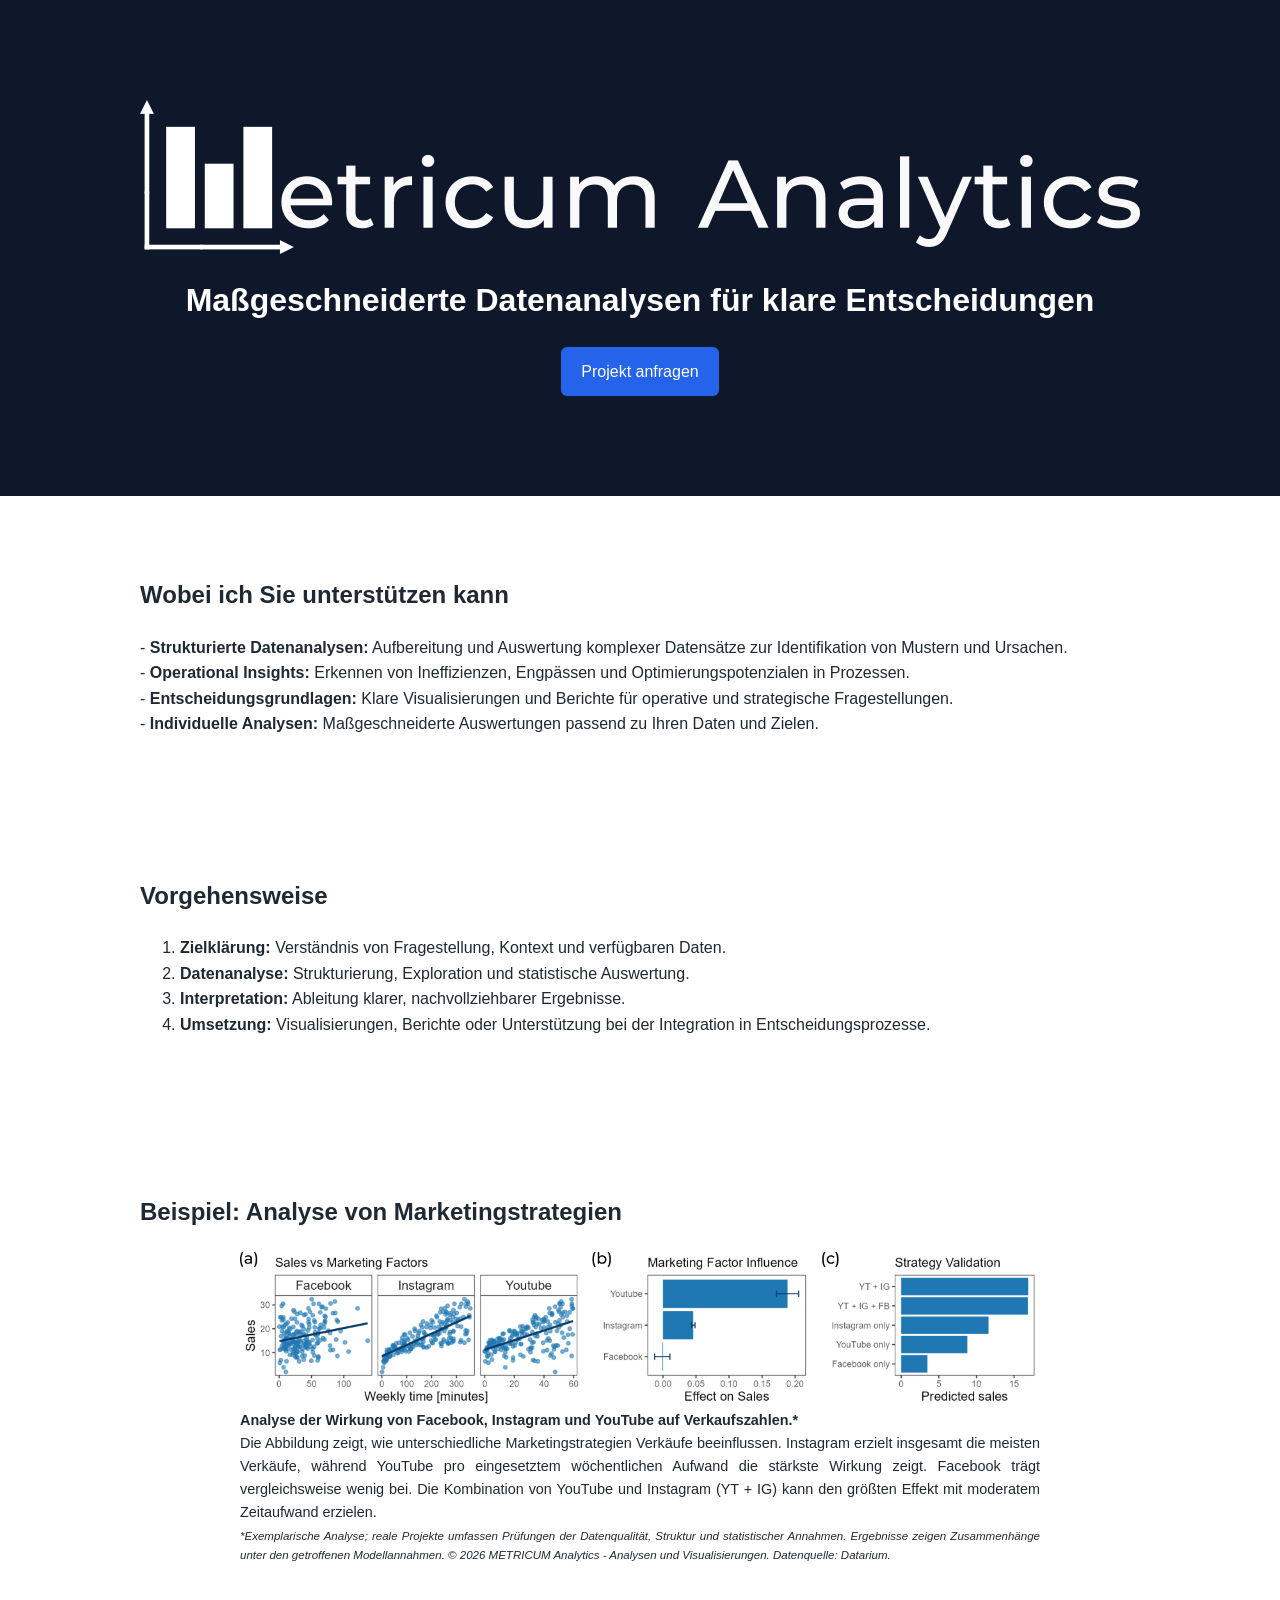
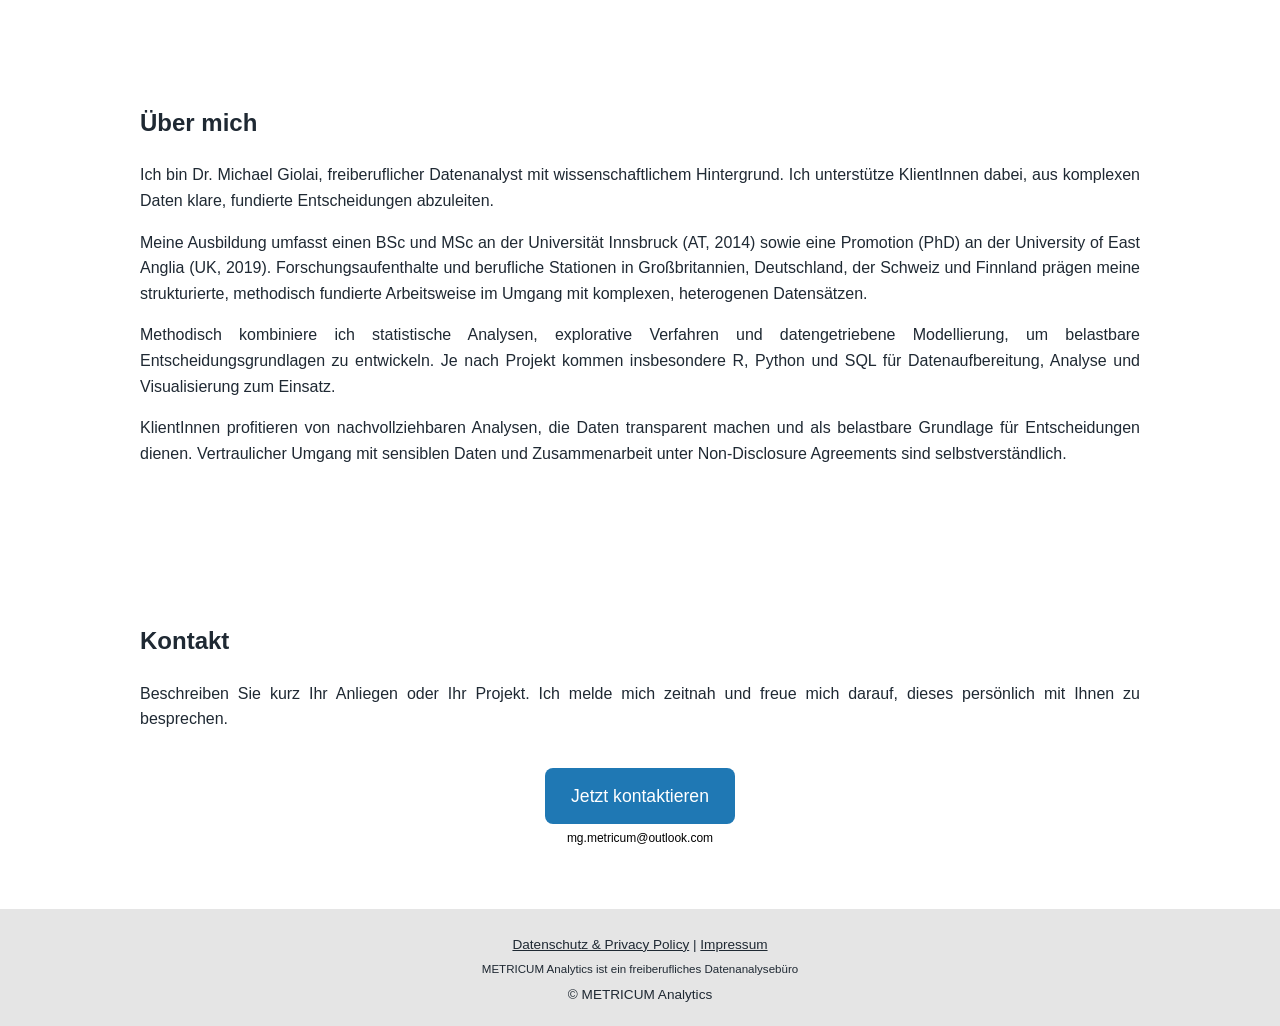
==== commit 0d584d35: "Update index.html" ====
--- a/index.html
+++ b/index.html
@@ -61,7 +61,7 @@
   </div>
 
   <p style="font-size:0.9em; max-width:800px; margin:auto;">
-    <strong>Analyse der Wirkung von Facebook, Instagram und YouTube auf Verkaufszahlen*</strong><br>
+    <strong>Analyse der Wirkung von Facebook, Instagram und YouTube auf Verkaufszahlen.*</strong><br>
     Die Abbildung zeigt, wie unterschiedliche Marketingstrategien Verkäufe beeinflussen. Instagram erzielt insgesamt die meisten Verkäufe, während YouTube pro eingesetztem wöchentlichen Aufwand die stärkste Wirkung zeigt. Facebook trägt vergleichsweise wenig bei. Die Kombination von YouTube und Instagram (YT + IG) kann den größten Effekt mit moderatem Zeitaufwand erzielen.
 <em style="display:block; margin-top:0.3em; font-size:0.8em;">
   *Exemplarische Analyse; reale Projekte umfassen Prüfungen der Datenqualität, Struktur und statistischer Annahmen. Ergebnisse zeigen Zusammenhänge unter den getroffenen Modellannahmen.  
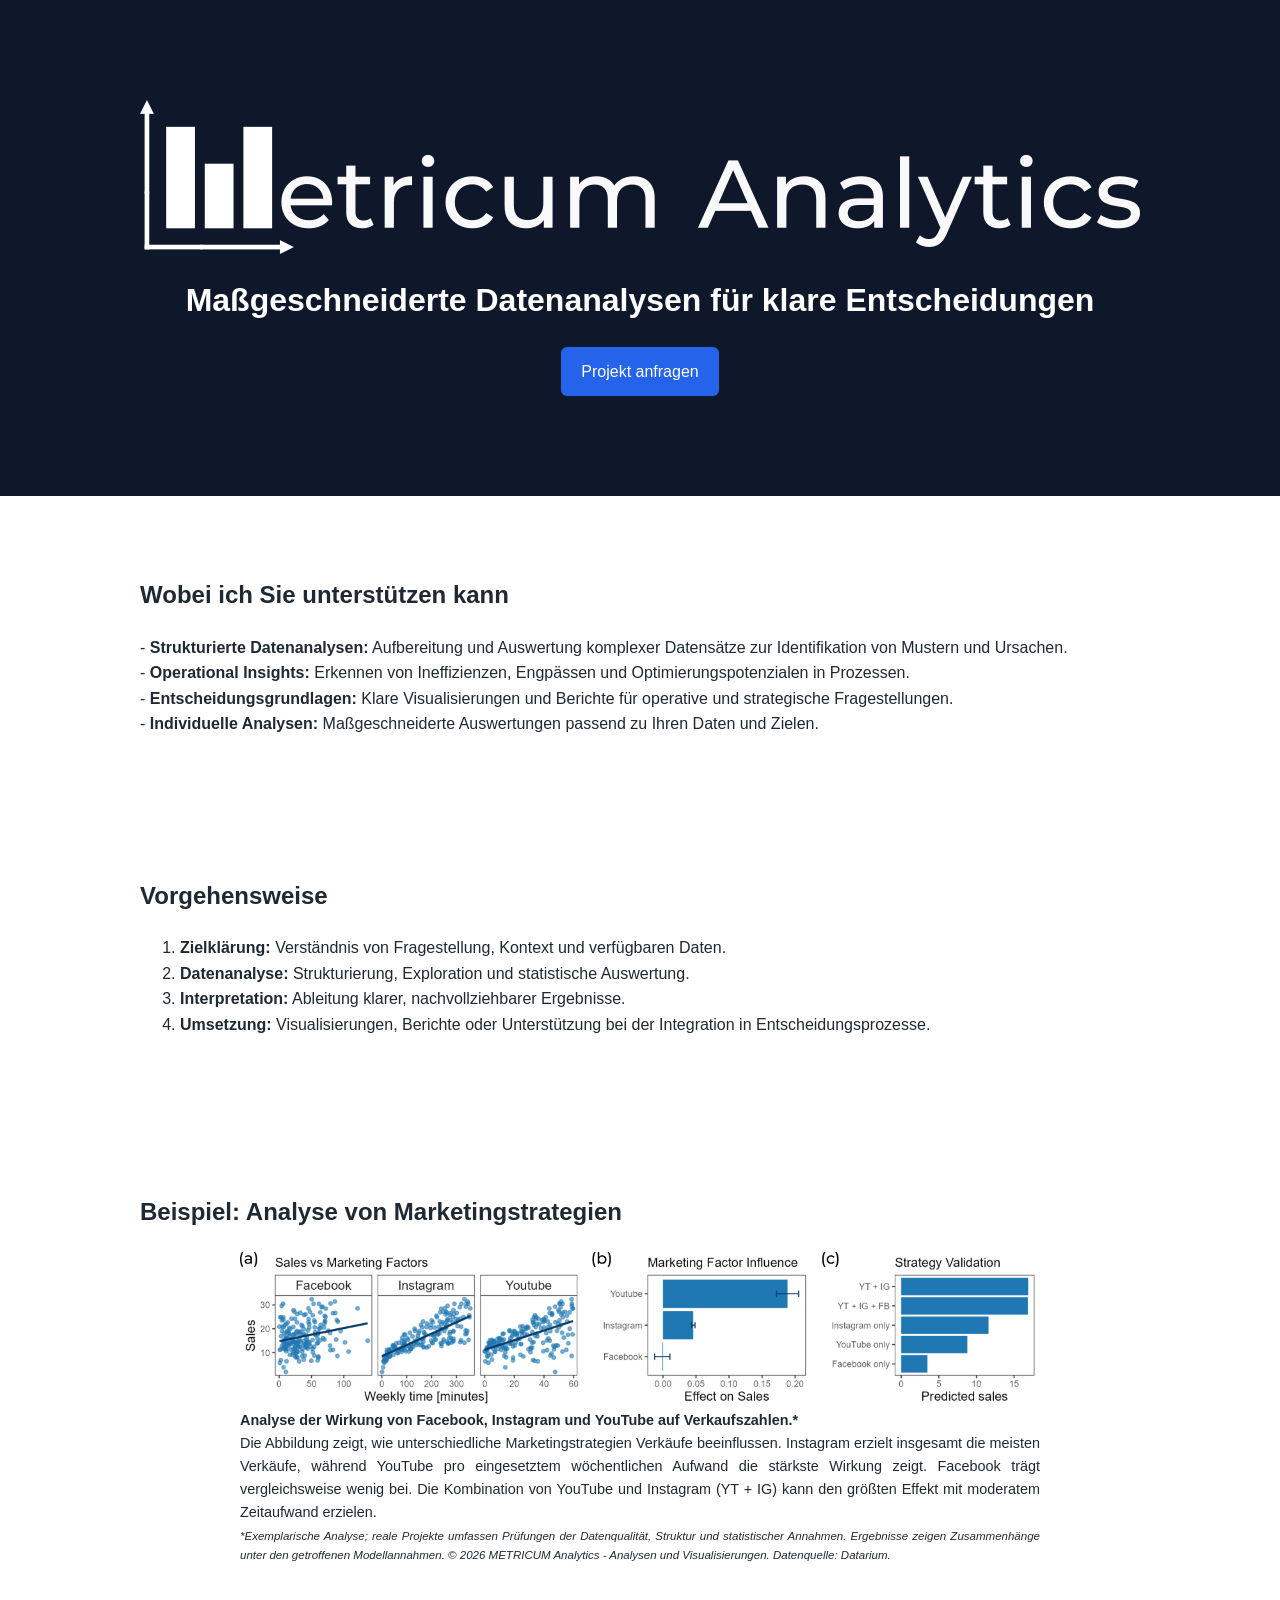
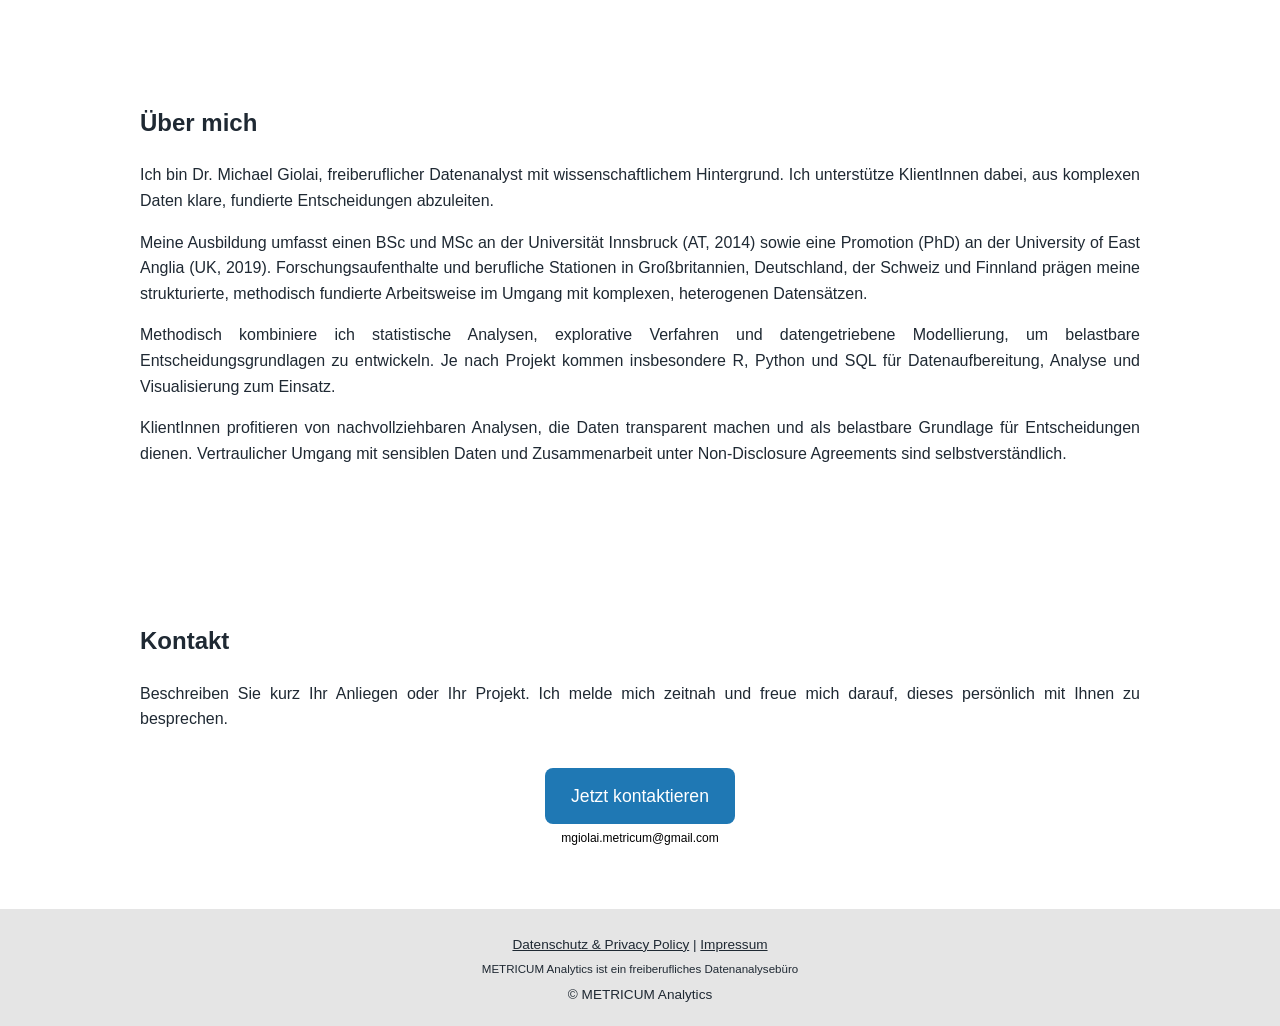
==== commit e27b9d12: "Update index.html" ====
--- a/index.html
+++ b/index.html
@@ -24,7 +24,7 @@
     <img src="./images/metricum-analytics_logo_white.png" alt="METRICUM Analytics Logo" class="logo">
   </a>
   <h1>Maßgeschneiderte Datenanalysen für klare Entscheidungen</h1>
-  <a class="cta" href="mailto:mg.metricum@outlook.com">Projekt anfragen</a>
+  <a class="cta" href="mailto:mgiolai.metricum@gmail.com">Projekt anfragen</a>
 </header>
 
 <!-- Value Proposition -->
@@ -86,13 +86,13 @@
   <h2>Kontakt</h2>
   <p>Beschreiben Sie kurz Ihr Anliegen oder Ihr Projekt. Ich melde mich zeitnah und freue mich darauf, dieses persönlich mit Ihnen zu besprechen.</p>
   <div style="text-align:center;">
-    <a class="cta" href="mailto:mg.metricum@outlook.com"
+    <a class="cta" href="mailto:mgiolai.metricum@gmail.com"
        style="display:inline-block; padding:0.8em 1.5em; background-color:#1f78b4; color:white; text-decoration:none; font-size:1.1em; border-radius:8px; margin-bottom:0.3em;">
       Jetzt kontaktieren
     </a>
     <p style="font-size:0.75em; color:black; text-align:center; margin:0;">
-      <a href="mailto:mg.metricum@outlook.com" style="color:black; text-decoration:none;">
-        mg.metricum@outlook.com
+      <a href="mailto:mgiolai.metricum@gmail.com" style="color:black; text-decoration:none;">
+        mgiolai.metricum@gmail.com
       </a>
     </p>
   </div>
